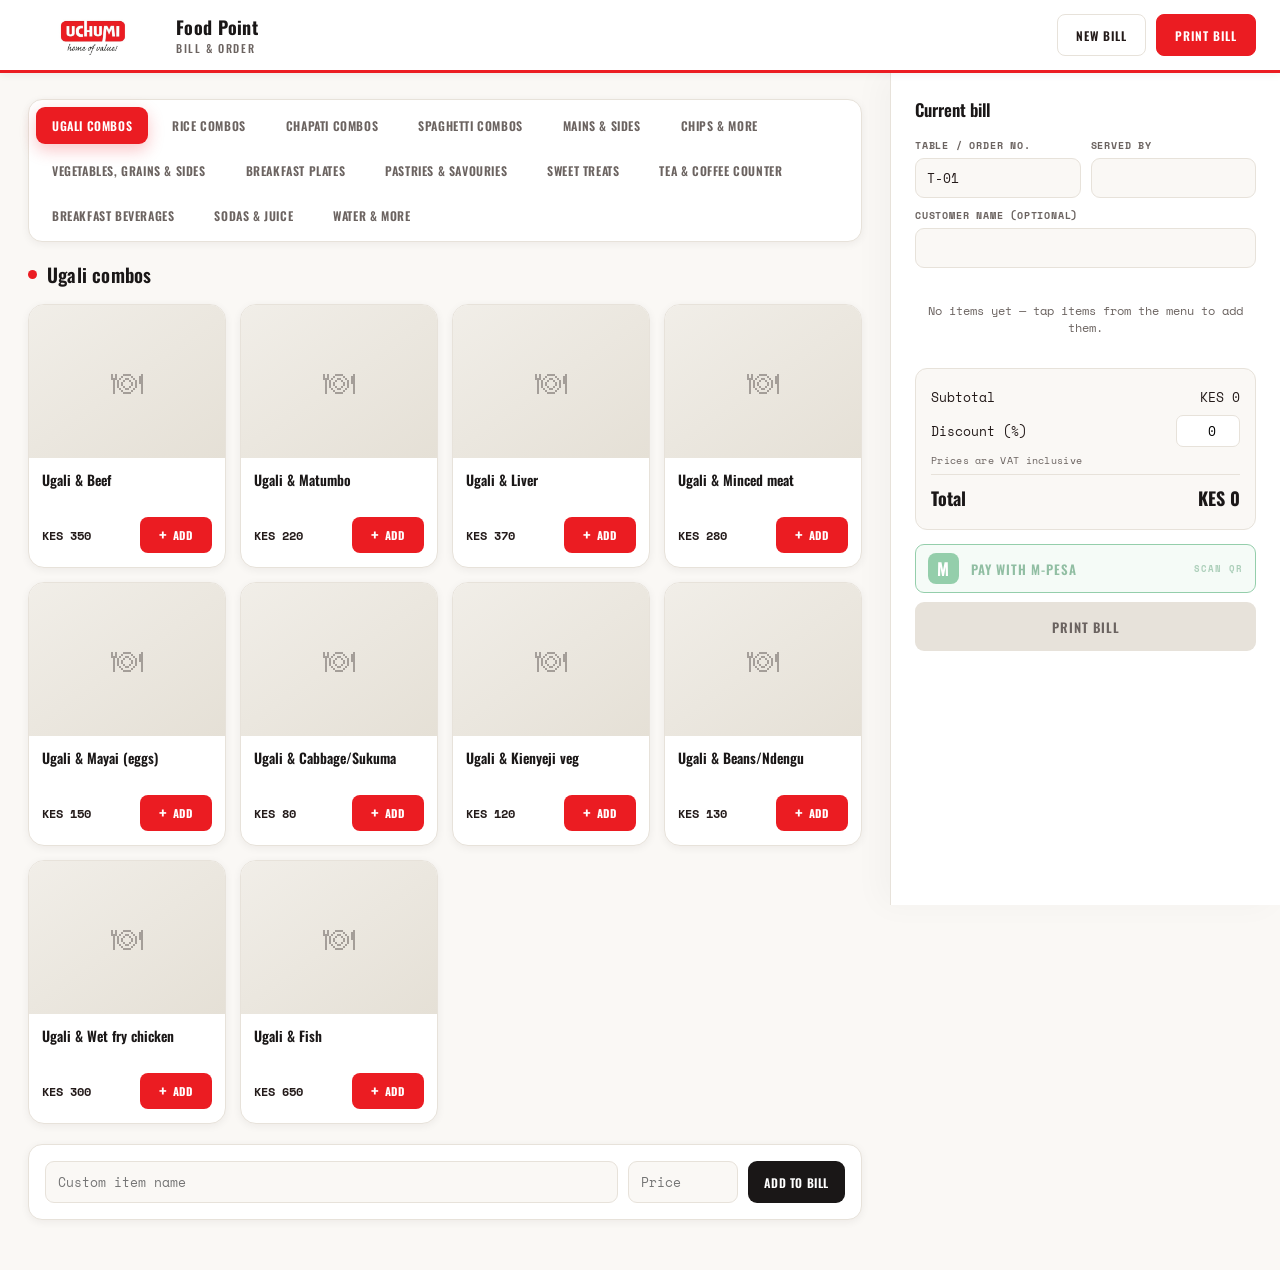
==== index.html @ 9653665d "Initial commit" ====
<!DOCTYPE html>
<html lang="en">
<head>
<meta charset="UTF-8">
<meta name="viewport" content="width=device-width, initial-scale=1.0">
<title>Uchumi Deli</title>
<link rel="preconnect" href="https://fonts.googleapis.com">
<link href="https://fonts.googleapis.com/css2?family=Oswald:wght@400;500;600;700&family=Space+Mono:wght@400;700&family=Caveat:wght@600;700&display=swap" rel="stylesheet">
<link rel="stylesheet" href="style.css">
</head>
<body>

<header>
  <div class="brand">
    <img src="[data-uri]" alt="Uchumi logo">
    <div class="titles">
      <div class="t1">Food Point</div>
      <div class="t2">Bill &amp; Order</div>
    </div>
  </div>
  <div class="hdr-actions">
    <button onclick="newBill()">New bill</button>
    <button class="primary" id="printHeaderBtn" onclick="printBill()">Print bill</button>
  </div>
</header>

<div class="app">

  <div class="menu-side">
    <div class="tabs" id="tabs"></div>
    <div class="cat-title">
      <span class="dot"></span>
      <h2 id="catName"></h2>
    </div>
    <div class="item-grid" id="itemGrid"></div>

    <div class="custom-item glass-admin-item">
      <input class="name" id="customName" type="text" placeholder="Custom item name">
      <input class="price" id="customPrice" type="number" placeholder="Price" min="0">
      <button onclick="addCustomItem()">Add to bill</button>
    </div>
  </div>

  <div class="cart-side">
    <h3>Current bill</h3>
    <div class="order-meta">
      <div>
        <label>Table / order no.</label>
        <input type="text" id="orderNo" value="T-01">
      </div>
      <div>
        <label>Served by</label>
        <input type="text" id="servedBy" value="">
      </div>
      <div class="full">
        <label>Customer name (optional)</label>
        <input type="text" id="custName" value="">
      </div>
    </div>

    <div class="cart-list" id="cartList">
      <p class="cart-empty">No items yet — tap items from the menu to add them.</p>
    </div>

    <div class="totals">
      <div class="totals-row">
        <span>Subtotal</span>
        <span id="subtotalOut">KES 0</span>
      </div>
      <div class="totals-row">
        <span>Discount (%)</span>
        <input type="number" id="discountRate" value="0" min="0" max="100" oninput="renderCart()">
      </div>
      <div class="vat-note">Prices are VAT inclusive</div>
      <div class="totals-row grand">
        <span>Total</span>
        <span id="totalOut">KES 0</span>
      </div>
    </div>

    <button class="mpesa-btn" id="mpesaBtn" onclick="openMpesaModal()" disabled><span class="mpesa-icon">M</span><span>Pay with M-Pesa</span><small>Scan QR</small></button>
    <button class="print-btn" id="printBtn" onclick="printBill()" disabled>Print bill</button>
  </div>

</div>

<div id="printArea">
  <div class="receipt">
    <div class="brand-row"><img src="[data-uri]" alt="Uchumi logo"></div>
    <div class="sub">Food Point</div>
    <div class="addr">
      Langata Hyper Complex, Off Langata Road, Nairobi, Kenya<br>
      +254 741 692915 &nbsp;·&nbsp; Till No: 893226
    </div>
    <hr>
    <div class="meta-row"><span id="pDate"></span><span id="pTime"></span></div>
    <div class="meta-row"><span id="pOrder"></span><span id="pServer"></span></div>
    <div class="meta-row" id="pCustRow" style="display:none;"><span id="pCust"></span><span></span></div>
    <table>
      <thead>
        <tr><th>Item</th><th class="r">Qty</th><th class="r">Amount</th></tr>
      </thead>
      <tbody id="pItems"></tbody>
    </table>
    <div class="totals-row"><span>Subtotal</span><span id="pSubtotal">KES 0</span></div>
    <div class="totals-row" id="pDiscountRow" style="display:none;"><span id="pDiscountLabel">Discount</span><span id="pDiscountAmt">KES 0</span></div>
    <div class="totals-row grand"><span>Total</span><span id="pTotal">KES 0</span></div>
    <div class="footer">
      <p class="thanks">Asante sana, karibu tena</p>
      <p class="tagline">Uchumi Food Point · Great food. Great prices. Every day.</p>
    </div>
  </div>
</div>

<script src="script.js"></script>

<div class="payment-toast" id="paymentToast"></div><div class="payment-modal" id="mpesaModal" aria-hidden="true"><div class="payment-backdrop" onclick="closeMpesaModal()"></div><div class="payment-dialog" role="dialog" aria-modal="true"><button class="payment-close" onclick="closeMpesaModal()">&times;</button><div class="payment-head"><div class="mpesa-badge">M</div><div><p class="payment-eyebrow">Mobile payment</p><h2>Pay with M-Pesa</h2></div></div><div class="payment-total"><span>Amount to pay</span><strong id="mpesaAmount">KES 0</strong></div><div class="qr-frame"><img src="images/mpesa-uchumi-till-893226.png" alt="Uchumi Deli M-Pesa QR code"></div><p class="scan-title">Scan this QR code</p><p class="scan-help">Open My OneApp, use Scan to Pay, scan this QR, enter the bill amount, then complete the payment.</p><div class="payment-actions"><button class="payment-secondary" onclick="closeMpesaModal()">Cancel</button><button class="payment-success" onclick="markMpesaPaid()">I've paid</button></div><p class="payment-note">QR payment only — no Daraja/API integration.</p></div></div>
</body>
</html>
---- style.css ----
/* =========================================================
   UCHUMI DELI — brand system
   Colours pulled from the official Uchumi logo / uchumisupermarkets.co.ke
   ========================================================= */

:root{
  --red:#EB1C22;
  --red-dark:#B8151A;
  --red-soft:rgba(235,28,34,.08);
  --black:#1A1717;
  --ink:#231A19;
  --ink-soft:#6B6360;
  --white:#FFFFFF;
  --cream:#FAF8F5;
  --card:#FFFFFF;
  --line:#E7E2DA;
  --green:#159447;
  --green-dark:#0D7135;
  --shadow-sm:0 2px 8px rgba(26,23,23,.06);
  --shadow-md:0 10px 30px rgba(26,23,23,.10);
  --shadow-lg:0 25px 70px rgba(26,23,23,.22);
  --radius:12px;
}

*{box-sizing:border-box;}

html,body{
  margin:0;
  padding:0;
  background:var(--cream);
  color:var(--ink);
  font-family:'Space Mono',monospace;
}

button{font-family:inherit;cursor:pointer;}
input{font-family:inherit;}

/* ---------- Header ---------- */
header{
  display:flex;
  align-items:center;
  justify-content:space-between;
  gap:16px;
  min-height:68px;
  padding:12px 24px;
  background:var(--white);
  border-bottom:3px solid var(--red);
  box-shadow:var(--shadow-sm);
  position:sticky;
  top:0;
  z-index:30;
}

header .brand{
  display:flex;
  align-items:center;
  gap:14px;
}

.brand img{
  height:46px;
  width:auto;
  display:block;
}

header .brand .titles .t1{
  font-family:'Oswald',sans-serif;
  font-weight:700;
  font-size:18px;
  letter-spacing:.3px;
  color:var(--black);
}

header .brand .titles .t2{
  font-family:'Oswald',sans-serif;
  font-weight:500;
  font-size:11px;
  letter-spacing:1.6px;
  text-transform:uppercase;
  color:var(--ink-soft);
}

.hdr-actions{
  display:flex;
  gap:10px;
}

header button{
  min-height:42px;
  padding:0 18px;
  border-radius:8px;
  border:1.5px solid var(--line);
  background:var(--white);
  color:var(--ink);
  font-family:'Oswald',sans-serif;
  font-size:12px;
  font-weight:600;
  letter-spacing:1px;
  text-transform:uppercase;
  transition:.15s ease;
}

header button:hover{
  border-color:var(--red);
  color:var(--red);
}

header button.primary{
  background:var(--red);
  border-color:var(--red);
  color:#fff;
}

header button.primary:hover{
  background:var(--red-dark);
  border-color:var(--red-dark);
  color:#fff;
}

/* ---------- App layout ---------- */
.app{
  max-width:1500px;
  margin:0 auto;
  display:grid;
  grid-template-columns:minmax(0,1fr) 390px;
  align-items:start;
}

.menu-side{
  padding:26px 28px 50px;
}

.cart-side{
  padding:24px;
  background:var(--white);
  border-left:1px solid var(--line);
  box-shadow:-10px 0 30px rgba(26,23,23,.03);
  min-height:calc(100vh - 68px);
}

/* Tabs */
.tabs{
  display:flex;
  flex-wrap:wrap;
  gap:8px;
  background:var(--white);
  border:1px solid var(--line);
  border-radius:14px;
  padding:7px;
  box-shadow:var(--shadow-sm);
  margin-bottom:18px;
}

.tab{
  border:1px solid transparent;
  border-radius:9px;
  padding:9px 15px;
  background:transparent;
  color:var(--ink-soft);
  font-family:'Oswald',sans-serif;
  font-size:12px;
  font-weight:600;
  letter-spacing:.6px;
  text-transform:uppercase;
  transition:.15s ease;
}

.tab:hover{
  background:var(--red-soft);
  color:var(--red-dark);
}

.tab.active{
  background:var(--red);
  color:#fff;
  box-shadow:0 6px 16px rgba(235,28,34,.25);
}

/* Category heading */
.cat-title{
  display:flex;
  align-items:center;
  gap:10px;
  margin:6px 0 16px;
}

.cat-title .dot{
  width:9px;
  height:9px;
  border-radius:50%;
  background:var(--red);
}

.cat-title h2{
  margin:0;
  font-family:'Oswald',sans-serif;
  font-size:19px;
  font-weight:600;
  letter-spacing:.2px;
  color:var(--black);
}

.menu-hint{
  margin:-8px 0 14px;
  color:var(--ink-soft);
  font-size:10px;
  letter-spacing:.3px;
}

/* ---------- Item grid / cards ---------- */
.item-grid{
  display:grid;
  grid-template-columns:repeat(3,minmax(170px,1fr));
  gap:14px;
}

@media (min-width:1150px){
  .item-grid{grid-template-columns:repeat(4,minmax(175px,1fr));}
}

.item-card{
  position:relative;
  padding:0;
  min-height:0;
  overflow:hidden;
  cursor:pointer;
  background:var(--card);
  border:1px solid var(--line);
  border-radius:16px;
  box-shadow:var(--shadow-sm);
  transition:.16s ease;
}

.item-card:hover{
  transform:translateY(-2px);
  border-color:var(--red);
  box-shadow:var(--shadow-md);
}

.product-photo{
  position:relative;
  width:100%;
  aspect-ratio:1.28 / 1;
  overflow:hidden;
  background:linear-gradient(145deg,#f1eee8,#e5e0d6);
}

.product-photo img{
  width:100%;
  height:100%;
  display:block;
  object-fit:cover;
  transition:transform .3s ease;
}

.item-card:hover .product-photo img{
  transform:scale(1.04);
}

.photo-fallback{
  position:absolute;
  inset:0;
  display:none;
  place-items:center;
  font-size:32px;
  opacity:.35;
}

.product-photo.image-missing .photo-fallback{
  display:grid;
}

.product-info{
  padding:13px 13px 14px;
}

.product-name{
  min-height:36px;
  color:var(--black);
  font-family:'Oswald',sans-serif;
  font-size:14px;
  font-weight:600;
  line-height:1.25;
}

.product-bottom{
  display:flex;
  align-items:center;
  justify-content:space-between;
  gap:9px;
  margin-top:10px;
}

.product-price{
  color:var(--ink);
  font-family:'Space Mono',monospace;
  font-size:12px;
  font-weight:700;
}

.product-add,
.add{
  min-width:72px;
  min-height:36px;
  padding:7px 12px;
  border:none;
  border-radius:8px;
  background:var(--red);
  color:#fff;
  display:inline-flex;
  align-items:center;
  justify-content:center;
  gap:5px;
  font-family:'Oswald',sans-serif;
  font-size:11px;
  font-weight:700;
  letter-spacing:.6px;
  text-transform:uppercase;
  transition:.15s ease;
}

.product-add:hover,
.add:hover{
  background:var(--red-dark);
}

.product-add span{
  font-size:17px;
  line-height:10px;
}

/* Custom item form */
.custom-item{
  display:grid;
  grid-template-columns:1fr 110px auto;
  gap:10px;
  margin-top:20px;
  padding:16px;
  background:var(--white);
  border:1px solid var(--line);
  border-radius:14px;
  box-shadow:var(--shadow-sm);
}

.custom-item input{
  min-height:42px;
  padding:0 12px;
  border:1px solid var(--line);
  border-radius:9px;
  background:var(--cream);
  color:var(--ink);
  font-size:13px;
}

.custom-item input:focus{
  outline:none;
  border-color:var(--red);
  box-shadow:0 0 0 3px var(--red-soft);
}

.custom-item button{
  border:none;
  border-radius:9px;
  padding:0 16px;
  background:var(--black);
  color:#fff;
  font-family:'Oswald',sans-serif;
  font-size:12px;
  font-weight:600;
  letter-spacing:.6px;
  text-transform:uppercase;
}

.custom-item button:hover{
  background:var(--red);
}

/* ---------- Cart ---------- */
.cart-side h3{
  margin:0 0 16px;
  font-family:'Oswald',sans-serif;
  font-size:17px;
  font-weight:600;
  color:var(--black);
}

.order-meta{
  display:grid;
  grid-template-columns:1fr 1fr;
  gap:10px;
  margin-bottom:16px;
}

.order-meta .full{
  grid-column:1 / -1;
}

.order-meta label{
  display:block;
  margin-bottom:5px;
  color:var(--ink-soft);
  font-size:10px;
  font-weight:700;
  letter-spacing:.8px;
  text-transform:uppercase;
}

.order-meta input{
  width:100%;
  min-height:40px;
  padding:0 11px;
  border:1px solid var(--line);
  border-radius:9px;
  background:var(--cream);
  color:var(--ink);
  font-size:13px;
}

.order-meta input:focus{
  outline:none;
  border-color:var(--red);
  box-shadow:0 0 0 3px var(--red-soft);
}

.cart-list{
  min-height:60px;
  margin-bottom:14px;
  border-radius:12px;
}

.cart-empty{
  padding:18px 4px;
  color:var(--ink-soft);
  font-size:12px;
  text-align:center;
}

.cart-row{
  display:grid;
  grid-template-columns:1fr auto auto auto;
  align-items:center;
  gap:10px;
  padding:10px 2px;
  border-bottom:1px solid var(--line);
  font-size:12.5px;
}

.cart-row .cname{
  color:var(--ink);
  font-weight:600;
}

.qty-ctrl{
  display:flex;
  align-items:center;
  gap:6px;
}

.qty-ctrl button{
  width:24px;
  height:24px;
  border:1px solid var(--line);
  border-radius:6px;
  background:var(--cream);
  color:var(--ink);
  font-weight:700;
  line-height:1;
}

.qty-ctrl button:hover{
  border-color:var(--red);
  color:var(--red);
}

.cart-row .lprice{
  color:var(--ink);
  font-weight:700;
  min-width:64px;
  text-align:right;
}

.cart-row .rm{
  border:none;
  background:transparent;
  color:var(--ink-soft);
  font-size:18px;
  line-height:1;
  padding:0 2px;
}

.cart-row .rm:hover{
  color:var(--red);
}

.totals{
  background:var(--cream);
  border:1px solid var(--line);
  border-radius:12px;
  padding:14px 15px;
  margin-bottom:14px;
}

.totals-row{
  display:flex;
  justify-content:space-between;
  align-items:center;
  padding:4px 0;
  font-size:13px;
  color:var(--ink);
}

.totals-row input{
  width:64px;
  min-height:32px;
  padding:0 8px;
  border:1px solid var(--line);
  border-radius:7px;
  background:var(--white);
  text-align:right;
}

.vat-note{
  margin:2px 0 4px;
  color:var(--ink-soft);
  font-size:10px;
  letter-spacing:.3px;
}

.totals-row.grand{
  margin-top:6px;
  padding-top:10px;
  border-top:1.5px solid var(--line);
  font-family:'Oswald',sans-serif;
  font-size:18px;
  font-weight:700;
  color:var(--black);
}

/* Action buttons */
.print-btn,
.mpesa-btn{
  width:100%;
  min-height:49px;
  margin-bottom:9px;
  border-radius:9px;
  font-family:'Oswald',sans-serif;
  font-size:13px;
  font-weight:600;
  letter-spacing:1px;
  text-transform:uppercase;
}

.mpesa-btn{
  padding:8px 12px;
  border:1px solid var(--green);
  background:#EAF8EF;
  color:var(--green-dark);
  display:grid;
  grid-template-columns:34px 1fr auto;
  align-items:center;
  gap:9px;
  text-align:left;
}

.mpesa-btn:disabled{
  opacity:.45;
  cursor:not-allowed;
}

.mpesa-icon{
  width:31px;
  height:31px;
  border-radius:8px;
  display:grid;
  place-items:center;
  background:var(--green);
  color:#fff;
  font:700 17px 'Oswald',sans-serif;
}

.mpesa-btn small{
  font-family:'Space Mono',monospace;
  font-size:9px;
  opacity:.72;
}

.print-btn{
  border:none;
  background:var(--red);
  color:#fff;
  box-shadow:0 8px 20px rgba(235,28,34,.22);
}

.print-btn:hover:not(:disabled){
  background:var(--red-dark);
}

.print-btn:disabled{
  background:var(--line);
  color:var(--ink-soft);
  box-shadow:none;
  cursor:not-allowed;
}

/* ---------- Payment modal ---------- */
.payment-modal{
  position:fixed;
  inset:0;
  z-index:100;
  display:none;
  align-items:center;
  justify-content:center;
  padding:20px;
}

.payment-modal.open{display:flex;}

.payment-backdrop{
  position:absolute;
  inset:0;
  background:rgba(20,16,15,.62);
}

.payment-dialog{
  position:relative;
  width:min(440px,100%);
  background:#fff;
  border-radius:18px;
  padding:25px;
  box-shadow:var(--shadow-lg);
}

.payment-close{
  position:absolute;
  top:12px;
  right:14px;
  width:34px;
  height:34px;
  border:0;
  border-radius:50%;
  background:var(--cream);
  font-size:22px;
  color:var(--ink-soft);
}

.payment-close:hover{
  background:var(--red-soft);
  color:var(--red);
}

.payment-head{
  display:flex;
  align-items:center;
  gap:12px;
}

.mpesa-badge{
  width:44px;
  height:44px;
  border-radius:12px;
  display:grid;
  place-items:center;
  background:var(--green);
  color:#fff;
  font:700 24px 'Oswald',sans-serif;
}

.payment-eyebrow{
  margin:0 0 2px;
  color:var(--green-dark);
  font:600 10px 'Oswald',sans-serif;
  text-transform:uppercase;
  letter-spacing:1.4px;
}

.payment-head h2{
  margin:0;
  font:600 22px 'Oswald',sans-serif;
  color:var(--black);
}

.payment-total{
  margin:20px 0 15px;
  padding:14px 16px;
  border:1px solid var(--line);
  border-radius:10px;
  background:var(--cream);
  display:flex;
  justify-content:space-between;
  align-items:center;
}

.payment-total span{
  color:var(--ink-soft);
  font-size:11px;
}

.payment-total strong{
  font:700 23px 'Oswald',sans-serif;
  color:var(--black);
}

.qr-frame{
  width:min(280px,80vw);
  aspect-ratio:1;
  margin:0 auto 14px;
  padding:12px;
  border:1px solid var(--line);
  border-radius:14px;
  background:#fff;
  box-shadow:var(--shadow-sm);
  display:flex;
  align-items:center;
  justify-content:center;
  overflow:hidden;
}

.qr-frame img{
  width:100%;
  height:100%;
  object-fit:contain;
  display:block;
}

.scan-title{
  text-align:center;
  margin:8px 0 4px;
  font:600 17px 'Oswald',sans-serif;
  color:var(--black);
}

.scan-help{
  max-width:330px;
  margin:0 auto 18px;
  color:var(--ink-soft);
  font-size:10px;
  line-height:1.65;
  text-align:center;
}

.payment-actions{
  display:grid;
  grid-template-columns:1fr 1.35fr;
  gap:9px;
}

.payment-secondary,
.payment-success{
  min-height:45px;
  border-radius:9px;
  font:600 12px 'Oswald',sans-serif;
  letter-spacing:1px;
  text-transform:uppercase;
  border:1px solid var(--line);
}

.payment-secondary{
  background:var(--cream);
  color:var(--ink);
}

.payment-success{
  background:var(--green);
  color:#fff;
  border-color:var(--green);
}

.payment-note{
  text-align:center;
  color:#9A908B;
  font-size:8px;
  margin-top:10px;
}

.payment-toast{
  position:fixed;
  left:50%;
  bottom:24px;
  z-index:200;
  transform:translateX(-50%) translateY(12px);
  padding:11px 16px;
  border-radius:8px;
  background:var(--black);
  color:#fff;
  font-size:11px;
  opacity:0;
  transition:.2s;
  pointer-events:none;
}

.payment-toast.show{
  opacity:1;
  transform:translateX(-50%) translateY(0);
}

/* ---------- Responsive ---------- */
@media (max-width:1050px){
  .app{grid-template-columns:minmax(0,1fr) 350px;}
  .item-grid{grid-template-columns:repeat(3,minmax(145px,1fr));}
}

@media (max-width:760px){
  .app{grid-template-columns:1fr;}
  .cart-side{border-left:0;border-top:1px solid var(--line);}
  .item-grid{grid-template-columns:repeat(2,minmax(140px,1fr));}
}

@media (pointer:coarse){
  .product-add,.tab,.qty-ctrl button,.mpesa-btn,.print-btn{min-height:44px;}
  .item-grid{gap:16px;}
  .product-info{padding:15px;}
}

/* =========================================================
   RECEIPT PRINT
   Matches the actual markup: <div id="printArea"><div class="receipt">…
   This is the ONLY @media print block in the file — earlier drafts had
   three overlapping ones (two targeted a nonexistent #receipt id and
   one used !important to hide everything), which is why printing
   produced a blank page.
   ========================================================= */
#printArea{display:none;}

@media print{
  @page{
    size:80mm auto;
    margin:2mm;
  }

  html,body{
    width:80mm;
    min-width:80mm;
    margin:0;
    padding:0;
    background:#fff;
  }

  body *{
    visibility:hidden;
  }

  #printArea,
  #printArea *{
    visibility:visible;
  }

  #printArea{
    display:block;
    position:absolute;
    left:0;
    top:0;
    width:76mm;
  }

  .receipt{
    width:100%;
    margin:0 auto;
    padding:1mm;
    font-family:'Space Mono',monospace;
    font-weight:700;
    color:#000;
    -webkit-print-color-adjust:exact;
    print-color-adjust:exact;
  }

  .receipt *{
    page-break-inside:avoid;
    break-inside:avoid;
  }

  .receipt .brand-row{
    text-align:center;
    margin-bottom:6px;
  }

  .receipt .brand-row img{
    width:30mm;
    max-height:20mm;
    object-fit:contain;
  }

  .receipt .sub{
    font-family:'Oswald',sans-serif;
    font-weight:700;
    font-size:12px;
    letter-spacing:2px;
    text-transform:uppercase;
    color:#000;
    text-align:center;
    margin:4px 0 8px;
  }

  .receipt .addr{
    font-size:11px;
    font-weight:700;
    text-align:center;
    color:#000;
    margin-bottom:10px;
    line-height:1.5;
  }

  .receipt hr{
    border:none;
    border-top:2px solid #000;
    margin:8px 0;
  }

  .receipt .meta-row{
    display:flex;
    justify-content:space-between;
    font-size:11px;
    font-weight:700;
    color:#000;
    margin-bottom:2px;
  }

  .receipt table{
    width:100%;
    border-collapse:collapse;
    font-size:11px;
    margin-top:8px;
  }

  .receipt th{
    text-align:left;
    font-family:'Oswald',sans-serif;
    font-weight:700;
    font-size:10px;
    letter-spacing:1px;
    text-transform:uppercase;
    color:#000;
    border-bottom:2px solid #000;
    padding-bottom:4px;
  }

  .receipt th.r,
  .receipt td.r{
    text-align:right;
  }

  .receipt td{
    padding:3px 0;
    font-weight:700;
    line-height:1.2;
    border-bottom:1px solid #333;
  }

  .receipt .totals-row{
    display:flex;
    justify-content:space-between;
    font-size:12px;
    font-weight:700;
    padding:3px 0;
    color:#000;
  }

  .receipt .totals-row.grand{
    font-family:'Oswald',sans-serif;
    font-weight:700;
    font-size:16px;
    color:#000;
    border-top:2px solid #000;
    margin-top:4px;
    padding-top:6px;
  }

  .receipt .footer{
    text-align:center;
    margin-top:14px;
  }

  .receipt .footer .thanks{
    font-family:'Caveat',cursive;
    font-weight:700;
    font-size:22px;
    color:#000;
    margin:0 0 4px;
  }

  .receipt .footer .tagline{
    font-size:10px;
    font-weight:700;
    letter-spacing:1px;
    text-transform:uppercase;
    color:#000;
  }
}
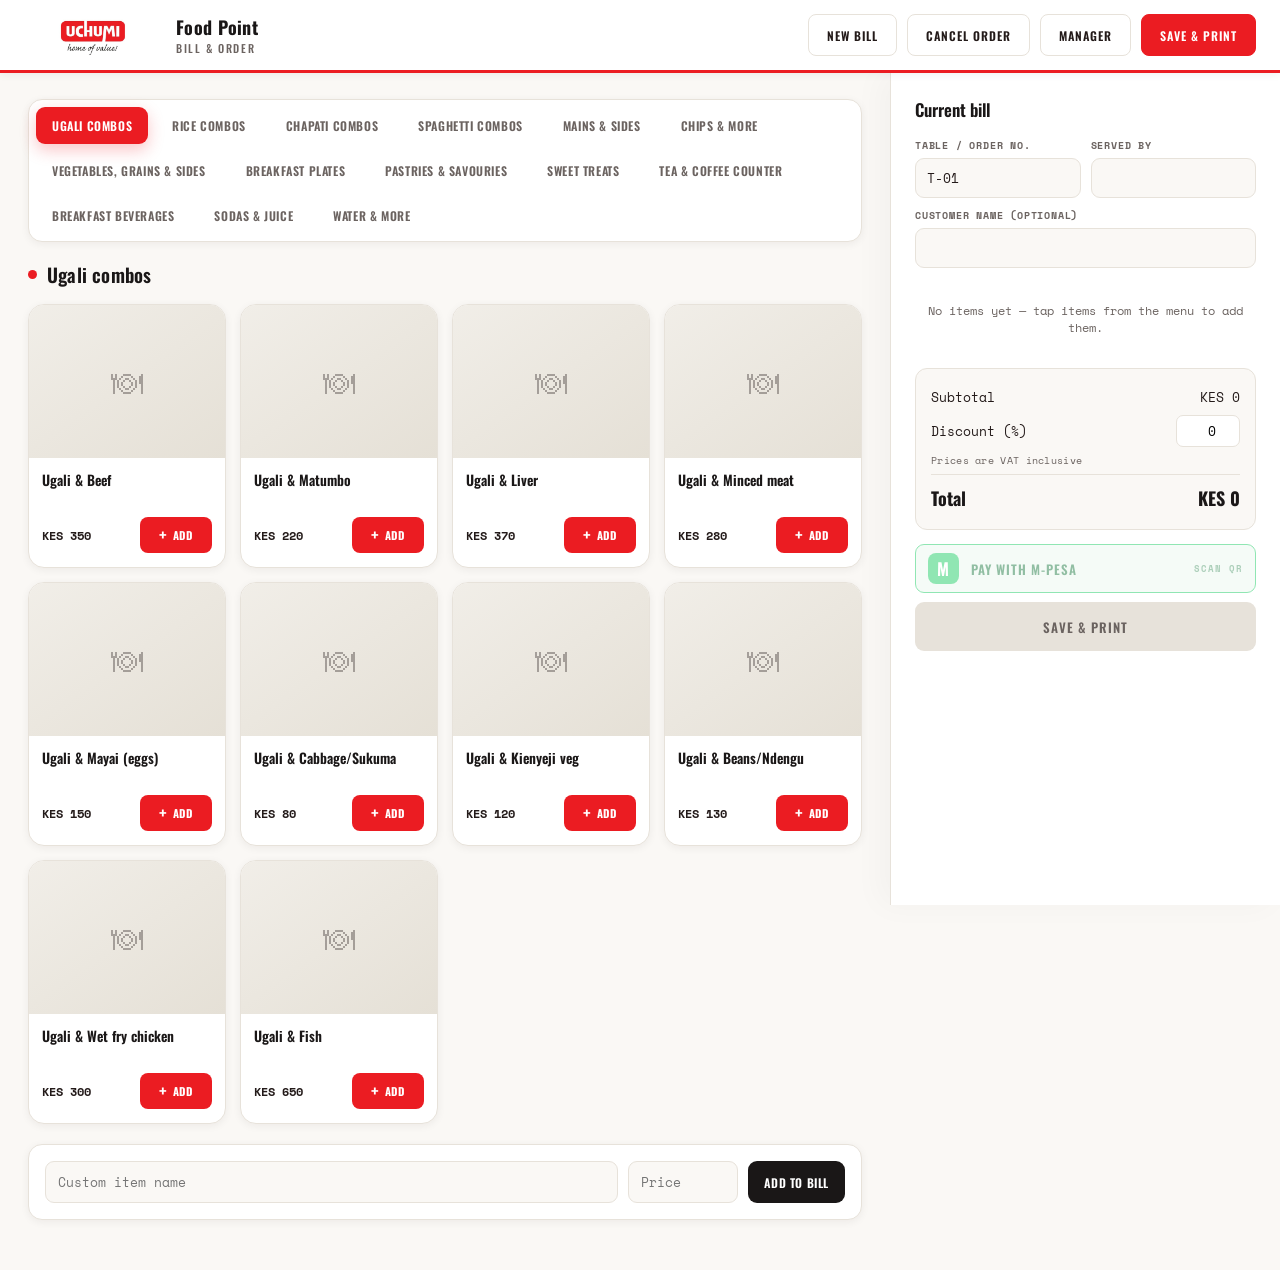
==== commit b12013a3: "nothing" ====
--- a/index.html
+++ b/index.html
@@ -20,7 +20,9 @@
   </div>
   <div class="hdr-actions">
     <button onclick="newBill()">New bill</button>
-    <button class="primary" id="printHeaderBtn" onclick="printBill()">Print bill</button>
+    <button onclick="cancelOrderFlow()">Cancel order</button>
+    <a class="manager-link" href="manager.html">Manager</a>
+    <button class="primary" id="printHeaderBtn" onclick="printBill()">Save &amp; print</button>
   </div>
 </header>
 
@@ -79,7 +81,7 @@
     </div>
 
     <button class="mpesa-btn" id="mpesaBtn" onclick="openMpesaModal()" disabled><span class="mpesa-icon">M</span><span>Pay with M-Pesa</span><small>Scan QR</small></button>
-    <button class="print-btn" id="printBtn" onclick="printBill()" disabled>Print bill</button>
+    <button class="print-btn" id="printBtn" onclick="printBill()" disabled>Save &amp; print</button>
   </div>
 
 </div>
@@ -93,6 +95,7 @@
       +254 741 692915 &nbsp;·&nbsp; Till No: 893226
     </div>
     <hr>
+    <div class="meta-row"><span id="pReceiptNo"></span><span></span></div>
     <div class="meta-row"><span id="pDate"></span><span id="pTime"></span></div>
     <div class="meta-row"><span id="pOrder"></span><span id="pServer"></span></div>
     <div class="meta-row" id="pCustRow" style="display:none;"><span id="pCust"></span><span></span></div>
@@ -112,6 +115,7 @@
   </div>
 </div>
 
+<script src="common.js"></script>
 <script src="script.js"></script>
 
 <div class="payment-toast" id="paymentToast"></div><div class="payment-modal" id="mpesaModal" aria-hidden="true"><div class="payment-backdrop" onclick="closeMpesaModal()"></div><div class="payment-dialog" role="dialog" aria-modal="true"><button class="payment-close" onclick="closeMpesaModal()">&times;</button><div class="payment-head"><div class="mpesa-badge">M</div><div><p class="payment-eyebrow">Mobile payment</p><h2>Pay with M-Pesa</h2></div></div><div class="payment-total"><span>Amount to pay</span><strong id="mpesaAmount">KES 0</strong></div><div class="qr-frame"><img src="images/mpesa-uchumi-till-893226.png" alt="Uchumi Deli M-Pesa QR code"></div><p class="scan-title">Scan this QR code</p><p class="scan-help">Open My OneApp, use Scan to Pay, scan this QR, enter the bill amount, then complete the payment.</p><div class="payment-actions"><button class="payment-secondary" onclick="closeMpesaModal()">Cancel</button><button class="payment-success" onclick="markMpesaPaid()">I've paid</button></div><p class="payment-note">QR payment only — no Daraja/API integration.</p></div></div>
--- a/style.css
+++ b/style.css
@@ -14,7 +14,7 @@
   --cream:#FAF8F5;
   --card:#FFFFFF;
   --line:#E7E2DA;
-  --green:#159447;
+  --green:#0cca58;
   --green-dark:#0D7135;
   --shadow-sm:0 2px 8px rgba(26,23,23,.06);
   --shadow-md:0 10px 30px rgba(26,23,23,.10);
@@ -814,10 +814,14 @@
 /* =========================================================
    RECEIPT PRINT
    Matches the actual markup: <div id="printArea"><div class="receipt">…
-   This is the ONLY @media print block in the file — earlier drafts had
-   three overlapping ones (two targeted a nonexistent #receipt id and
-   one used !important to hide everything), which is why printing
-   produced a blank page.
+
+   Why it printed multiple pages: `visibility:hidden` on the rest of
+   the page still leaves those elements occupying layout space, and
+   the on-screen POS UI reflows very tall when squeezed into an 80mm
+   print width. The print engine then paginates across that invisible
+   height. Fix: `display:none` the real UI sections so they're
+   removed from layout entirely — the page then shrinks to exactly
+   the receipt's height.
    ========================================================= */
 #printArea{display:none;}
 
@@ -835,21 +839,16 @@
     background:#fff;
   }
 
-  body *{
-    visibility:hidden;
-  }
-
-  #printArea,
-  #printArea *{
-    visibility:visible;
+  header,
+  .app,
+  .payment-modal,
+  .payment-toast{
+    display:none !important;
   }
 
   #printArea{
     display:block;
-    position:absolute;
-    left:0;
-    top:0;
-    width:76mm;
+    width:100%;
   }
 
   .receipt{
@@ -857,8 +856,9 @@
     margin:0 auto;
     padding:1mm;
     font-family:'Space Mono',monospace;
-    font-weight:700;
+    font-weight:800;
     color:#000;
+    -webkit-text-stroke:0.3px #000;
     -webkit-print-color-adjust:exact;
     print-color-adjust:exact;
   }
@@ -866,6 +866,7 @@
   .receipt *{
     page-break-inside:avoid;
     break-inside:avoid;
+    font-weight:800 !important;
   }
 
   .receipt .brand-row{
@@ -985,3 +986,400 @@
     color:#000;
   }
 }
+
+/* =========================================================
+   MANAGER DASHBOARD (manager.html) + header link on index.html
+   ========================================================= */
+
+.manager-link{
+  display:inline-flex;
+  align-items:center;
+  min-height:42px;
+  padding:0 18px;
+  border-radius:8px;
+  border:1.5px solid var(--line);
+  background:var(--white);
+  color:var(--ink);
+  font-family:'Oswald',sans-serif;
+  font-size:12px;
+  font-weight:600;
+  letter-spacing:1px;
+  text-transform:uppercase;
+  text-decoration:none;
+  transition:.15s ease;
+}
+
+.manager-link:hover{
+  border-color:var(--black);
+  color:var(--black);
+}
+
+.password-gate{
+  position:fixed;
+  inset:0;
+  z-index:200;
+  display:flex;
+  align-items:center;
+  justify-content:center;
+  background:
+    radial-gradient(circle at 20% 20%,rgba(235,28,34,.10),transparent 30%),
+    var(--black);
+  padding:20px;
+}
+
+.gate-card{
+  width:min(360px,100%);
+  background:var(--white);
+  border-radius:16px;
+  padding:30px 26px;
+  box-shadow:var(--shadow-lg);
+  text-align:center;
+}
+
+.gate-card h2{
+  margin:0 0 4px;
+  font-family:'Oswald',sans-serif;
+  font-size:19px;
+  color:var(--black);
+}
+
+.gate-card p.gate-sub{
+  margin:0 0 18px;
+  color:var(--ink-soft);
+  font-size:12px;
+}
+
+.gate-card input{
+  width:100%;
+  min-height:44px;
+  padding:0 14px;
+  border:1px solid var(--line);
+  border-radius:9px;
+  background:var(--cream);
+  color:var(--ink);
+  font-size:14px;
+  margin-bottom:12px;
+  text-align:center;
+}
+
+.gate-card input:focus{
+  outline:none;
+  border-color:var(--red);
+  box-shadow:0 0 0 3px var(--red-soft);
+}
+
+.gate-card button{
+  width:100%;
+  min-height:46px;
+  border:none;
+  border-radius:9px;
+  background:var(--red);
+  color:#fff;
+  font-family:'Oswald',sans-serif;
+  font-size:13px;
+  font-weight:700;
+  letter-spacing:1px;
+  text-transform:uppercase;
+}
+
+.gate-card button:hover{background:var(--red-dark);}
+
+.gate-error{
+  min-height:16px;
+  margin-top:10px;
+  color:var(--red);
+  font-size:12px;
+  font-weight:600;
+}
+
+.dash-wrap{
+  max-width:1180px;
+  margin:0 auto;
+  padding:26px 24px 60px;
+  display:flex;
+  flex-direction:column;
+  gap:20px;
+}
+
+.dash-section{
+  background:var(--white);
+  border:1px solid var(--line);
+  border-radius:16px;
+  padding:22px 24px;
+  box-shadow:var(--shadow-sm);
+}
+
+.dash-section h2{
+  margin:0 0 4px;
+  font-family:'Oswald',sans-serif;
+  font-size:17px;
+  font-weight:600;
+  color:var(--black);
+}
+
+.dash-section .section-hint{
+  margin:0 0 16px;
+  color:var(--ink-soft);
+  font-size:11px;
+}
+
+.dash-section-head{
+  display:flex;
+  align-items:center;
+  justify-content:space-between;
+  gap:12px;
+  flex-wrap:wrap;
+  margin-bottom:14px;
+}
+
+.dash-section-head .controls{
+  display:flex;
+  align-items:center;
+  gap:10px;
+  flex-wrap:wrap;
+}
+
+.dash-section-head input[type="date"],
+.dash-section-head input[type="month"]{
+  min-height:38px;
+  padding:0 10px;
+  border:1px solid var(--line);
+  border-radius:8px;
+  background:var(--cream);
+  color:var(--ink);
+  font-family:'Space Mono',monospace;
+  font-size:12.5px;
+}
+
+.btn{
+  display:inline-flex;
+  align-items:center;
+  justify-content:center;
+  gap:6px;
+  min-height:38px;
+  padding:0 16px;
+  border-radius:8px;
+  border:1.5px solid var(--line);
+  background:var(--white);
+  color:var(--ink);
+  font-family:'Oswald',sans-serif;
+  font-size:11.5px;
+  font-weight:700;
+  letter-spacing:.8px;
+  text-transform:uppercase;
+  transition:.15s ease;
+}
+
+.btn:hover{border-color:var(--red);color:var(--red);}
+
+.btn-primary{background:var(--red);border-color:var(--red);color:#fff;}
+.btn-primary:hover{background:var(--red-dark);border-color:var(--red-dark);color:#fff;}
+
+.btn-dark{background:var(--black);border-color:var(--black);color:#fff;}
+.btn-dark:hover{background:#000;border-color:#000;color:#fff;}
+
+.btn-danger{background:#fff;border-color:var(--red);color:var(--red);}
+.btn-danger:hover{background:var(--red);color:#fff;}
+
+.stat-grid{
+  display:grid;
+  grid-template-columns:repeat(auto-fit,minmax(150px,1fr));
+  gap:12px;
+}
+
+.stat-card{
+  background:var(--cream);
+  border:1px solid var(--line);
+  border-radius:12px;
+  padding:14px 15px;
+}
+
+.stat-card .label{
+  display:block;
+  margin-bottom:6px;
+  color:var(--ink-soft);
+  font-size:10px;
+  font-weight:700;
+  letter-spacing:.7px;
+  text-transform:uppercase;
+}
+
+.stat-card .value{
+  font-family:'Oswald',sans-serif;
+  font-size:20px;
+  font-weight:700;
+  color:var(--black);
+}
+
+.stat-card .value.small{font-size:14px;}
+
+.table-simple{
+  width:100%;
+  border-collapse:collapse;
+  font-size:12.5px;
+}
+
+.table-simple th{
+  text-align:left;
+  padding:8px 10px;
+  background:var(--cream);
+  color:var(--ink-soft);
+  font-family:'Oswald',sans-serif;
+  font-size:10px;
+  font-weight:700;
+  letter-spacing:.6px;
+  text-transform:uppercase;
+  border-bottom:1px solid var(--line);
+}
+
+.table-simple td{
+  padding:9px 10px;
+  border-bottom:1px solid var(--line);
+  color:var(--ink);
+}
+
+.table-simple tr:last-child td{border-bottom:none;}
+
+.table-simple .empty-row td{
+  text-align:center;
+  color:var(--ink-soft);
+  padding:18px 10px;
+}
+
+.status-pill{
+  display:inline-flex;
+  align-items:center;
+  gap:6px;
+  padding:3px 10px;
+  border-radius:999px;
+  font-size:10.5px;
+  font-weight:700;
+  letter-spacing:.4px;
+  text-transform:uppercase;
+}
+
+.status-pill.online{background:#EAF8EF;color:var(--green-dark, #0D7135);}
+.status-pill.offline{background:var(--red-soft, rgba(212,42,30,.08));color:var(--red-dark);}
+.status-pill.cancelled{background:var(--red-soft, rgba(212,42,30,.08));color:var(--red-dark);}
+.status-pill.success{background:#EAF8EF;color:var(--green-dark, #0D7135);}
+
+.status-pill .dot{width:6px;height:6px;border-radius:50%;background:currentColor;}
+
+.settings-grid{
+  display:grid;
+  grid-template-columns:1fr 1fr;
+  gap:16px;
+}
+
+@media (max-width:760px){
+  .settings-grid{grid-template-columns:1fr;}
+}
+
+.settings-field label{
+  display:block;
+  margin-bottom:6px;
+  color:var(--ink-soft);
+  font-size:10.5px;
+  font-weight:700;
+  letter-spacing:.6px;
+  text-transform:uppercase;
+}
+
+.settings-field .field-row{display:flex;gap:8px;}
+
+.settings-field input{
+  flex:1;
+  min-height:40px;
+  padding:0 12px;
+  border:1px solid var(--line);
+  border-radius:8px;
+  background:var(--cream);
+  color:var(--ink);
+  font-size:13px;
+}
+
+.settings-field input:focus{
+  outline:none;
+  border-color:var(--red);
+  box-shadow:0 0 0 3px var(--red-soft, rgba(212,42,30,.08));
+}
+
+.settings-field .field-note{
+  margin-top:5px;
+  color:var(--ink-soft);
+  font-size:10px;
+}
+
+.danger-zone{
+  border:1.5px dashed var(--red);
+  border-radius:12px;
+  padding:16px 18px;
+  background:var(--red-soft, rgba(212,42,30,.08));
+}
+
+.danger-zone h3{
+  margin:0 0 6px;
+  font-family:'Oswald',sans-serif;
+  font-size:13px;
+  color:var(--red-dark);
+  text-transform:uppercase;
+  letter-spacing:.6px;
+}
+
+.danger-zone p{margin:0 0 12px;color:var(--ink);font-size:12px;}
+
+.tools-grid{
+  display:grid;
+  grid-template-columns:1fr 1fr;
+  gap:18px;
+}
+
+@media (max-width:900px){
+  .tools-grid{grid-template-columns:1fr;}
+}
+
+.tool-block{
+  border:1px solid var(--line);
+  border-radius:12px;
+  padding:14px 16px;
+}
+
+.tool-block h3{
+  margin:0 0 10px;
+  font-family:'Oswald',sans-serif;
+  font-size:12.5px;
+  font-weight:700;
+  color:var(--black);
+  text-transform:uppercase;
+  letter-spacing:.5px;
+}
+
+.search-row{display:flex;gap:8px;margin-bottom:10px;}
+
+.search-row input{
+  flex:1;
+  min-height:38px;
+  padding:0 11px;
+  border:1px solid var(--line);
+  border-radius:8px;
+  background:var(--cream);
+  font-size:12.5px;
+}
+
+.search-result{font-size:12.5px;line-height:1.7;color:var(--ink);}
+
+.system-status-grid{
+  display:grid;
+  grid-template-columns:repeat(auto-fit,minmax(140px,1fr));
+  gap:10px;
+}
+
+.receipt .receipt-title{
+  font-family:'Oswald',sans-serif;
+  font-weight:700;
+  font-size:13px;
+  letter-spacing:1.5px;
+  text-transform:uppercase;
+  text-align:center;
+  margin:2px 0 10px;
+}
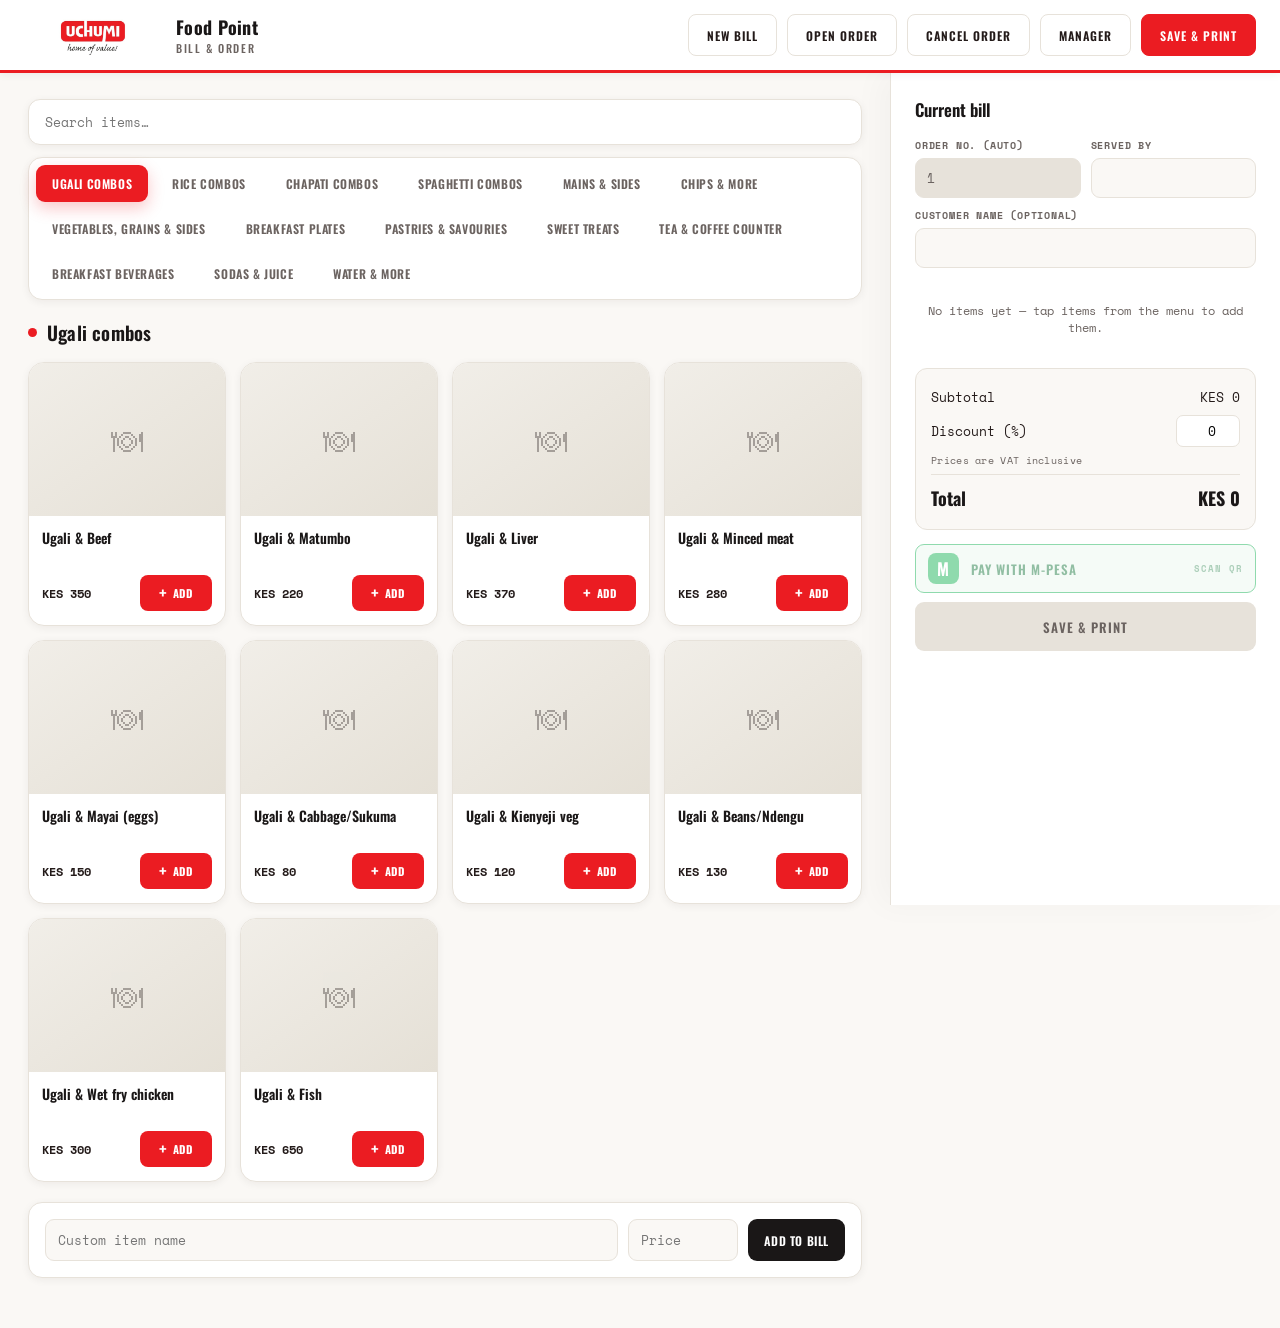
==== commit a4040433: "modifications" ====
--- a/index.html
+++ b/index.html
@@ -20,6 +20,7 @@
   </div>
   <div class="hdr-actions">
     <button onclick="newBill()">New bill</button>
+    <button onclick="openOrderFlow()">Open order</button>
     <button onclick="cancelOrderFlow()">Cancel order</button>
     <a class="manager-link" href="manager.html">Manager</a>
     <button class="primary" id="printHeaderBtn" onclick="printBill()">Save &amp; print</button>
@@ -29,6 +30,9 @@
 <div class="app">
 
   <div class="menu-side">
+    <div class="search-bar">
+      <input type="text" id="itemSearch" placeholder="Search items…" oninput="onSearchInput()" autocomplete="off">
+    </div>
     <div class="tabs" id="tabs"></div>
     <div class="cat-title">
       <span class="dot"></span>
@@ -47,8 +51,8 @@
     <h3>Current bill</h3>
     <div class="order-meta">
       <div>
-        <label>Table / order no.</label>
-        <input type="text" id="orderNo" value="T-01">
+        <label>Order no. (auto)</label>
+        <input type="text" id="orderNo" value="1" readonly>
       </div>
       <div>
         <label>Served by</label>
--- a/style.css
+++ b/style.css
@@ -1,7 +1,4 @@
-/* =========================================================
-   UCHUMI DELI — brand system
-   Colours pulled from the official Uchumi logo / uchumisupermarkets.co.ke
-   ========================================================= */
+
 
 :root{
   --red:#EB1C22;
@@ -14,7 +11,7 @@
   --cream:#FAF8F5;
   --card:#FFFFFF;
   --line:#E7E2DA;
-  --green:#0cca58;
+  --green:#09ae4b;
   --green-dark:#0D7135;
   --shadow-sm:0 2px 8px rgba(26,23,23,.06);
   --shadow-md:0 10px 30px rgba(26,23,23,.10);
@@ -136,6 +133,36 @@
   border-left:1px solid var(--line);
   box-shadow:-10px 0 30px rgba(26,23,23,.03);
   min-height:calc(100vh - 68px);
+}
+
+/* Search */
+.search-bar{
+  margin-bottom:12px;
+}
+
+.search-bar input{
+  width:100%;
+  min-height:46px;
+  padding:0 16px;
+  border:1px solid var(--line);
+  border-radius:12px;
+  background:var(--white);
+  color:var(--ink);
+  font-family:'Space Mono',monospace;
+  font-size:13px;
+  box-shadow:var(--shadow-sm);
+}
+
+.search-bar input:focus{
+  outline:none;
+  border-color:var(--red);
+  box-shadow:0 0 0 3px var(--red-soft);
+}
+
+.order-meta input[readonly]{
+  background:var(--line);
+  color:var(--ink-soft);
+  cursor:not-allowed;
 }
 
 /* Tabs */
@@ -811,18 +838,7 @@
   .product-info{padding:15px;}
 }
 
-/* =========================================================
-   RECEIPT PRINT
-   Matches the actual markup: <div id="printArea"><div class="receipt">…
-
-   Why it printed multiple pages: `visibility:hidden` on the rest of
-   the page still leaves those elements occupying layout space, and
-   the on-screen POS UI reflows very tall when squeezed into an 80mm
-   print width. The print engine then paginates across that invisible
-   height. Fix: `display:none` the real UI sections so they're
-   removed from layout entirely — the page then shrinks to exactly
-   the receipt's height.
-   ========================================================= */
+
 #printArea{display:none;}
 
 @media print{
@@ -842,7 +858,9 @@
   header,
   .app,
   .payment-modal,
-  .payment-toast{
+  .payment-toast,
+  #dashboard,
+  .password-gate{
     display:none !important;
   }
 
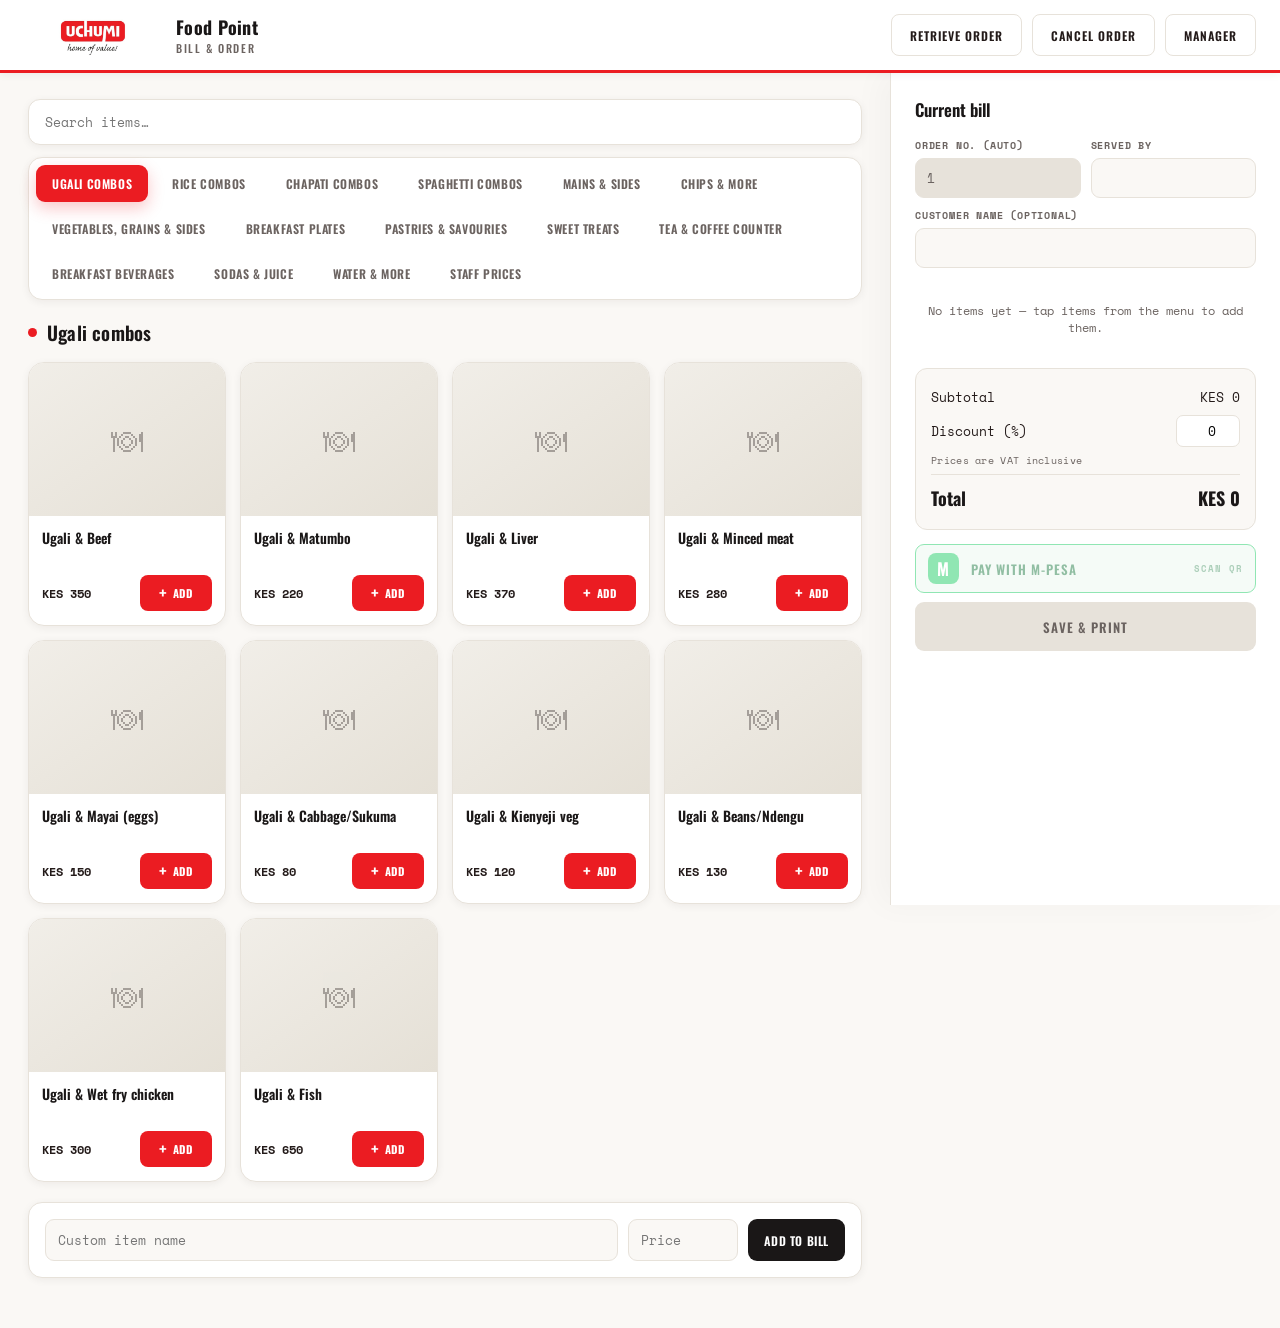
==== commit 0b8d5ba2: "Update Uchumi ordering app" ====
--- a/index.html
+++ b/index.html
@@ -19,11 +19,9 @@
     </div>
   </div>
   <div class="hdr-actions">
-    <button onclick="newBill()">New bill</button>
-    <button onclick="openOrderFlow()">Open order</button>
+    <button onclick="openOrderFlow()">Retrieve order</button>
     <button onclick="cancelOrderFlow()">Cancel order</button>
     <a class="manager-link" href="manager.html">Manager</a>
-    <button class="primary" id="printHeaderBtn" onclick="printBill()">Save &amp; print</button>
   </div>
 </header>
 
--- a/style.css
+++ b/style.css
@@ -11,7 +11,7 @@
   --cream:#FAF8F5;
   --card:#FFFFFF;
   --line:#E7E2DA;
-  --green:#09ae4b;
+  --green:#0cca58;
   --green-dark:#0D7135;
   --shadow-sm:0 2px 8px rgba(26,23,23,.06);
   --shadow-md:0 10px 30px rgba(26,23,23,.10);
@@ -847,9 +847,15 @@
     margin:2mm;
   }
 
+  /* Fluid width instead of a fixed 80mm: if the printer driver's
+     paper size doesn't match the roll (common with generic/text
+     thermal drivers that ignore the @page hint above and fall back
+     to A4/Letter), a fixed 80mm box renders true-to-size inside that
+     much bigger page — which is exactly the "prints small, stuck in
+     the corner" symptom. Filling 100% of whatever page actually gets
+     used means it looks right either way. */
   html,body{
-    width:80mm;
-    min-width:80mm;
+    width:100%;
     margin:0;
     padding:0;
     background:#fff;
@@ -873,7 +879,8 @@
     width:100%;
     margin:0 auto;
     padding:1mm;
-    font-family:'Space Mono',monospace;
+    font-family:'Space Mono', Courier, monospace;
+    font-size:15px;
     font-weight:800;
     color:#000;
     -webkit-text-stroke:0.3px #000;
@@ -884,24 +891,25 @@
   .receipt *{
     page-break-inside:avoid;
     break-inside:avoid;
-    font-weight:800 !important;
+    font-weight:700 !important;
   }
 
   .receipt .brand-row{
     text-align:center;
-    margin-bottom:6px;
+    margin-bottom:8px;
   }
 
   .receipt .brand-row img{
-    width:30mm;
-    max-height:20mm;
+    width:80%;
+    max-width:65mm;
+    max-height:40mm;
     object-fit:contain;
   }
 
   .receipt .sub{
-    font-family:'Oswald',sans-serif;
-    font-weight:700;
-    font-size:12px;
+    font-family:'Arial Black', Arial, sans-serif;
+    font-weight:900;
+    font-size:16px;
     letter-spacing:2px;
     text-transform:uppercase;
     color:#000;
@@ -914,8 +922,20 @@
     font-weight:700;
     text-align:center;
     color:#000;
-    margin-bottom:10px;
+    margin-bottom:4px;
     line-height:1.5;
+  }
+
+  .receipt .till-line{
+    font-family:'Arial Black', Arial, sans-serif;
+    font-weight:900;
+    font-size:22px;
+    letter-spacing:1px;
+    text-align:center;
+    color:#000;
+    border:3px solid #000;
+    padding:6px 0;
+    margin:8px 0 12px;
   }
 
   .receipt hr{
@@ -942,8 +962,8 @@
 
   .receipt th{
     text-align:left;
-    font-family:'Oswald',sans-serif;
-    font-weight:700;
+    font-family:'Arial Black', Arial, sans-serif;
+    font-weight:900;
     font-size:10px;
     letter-spacing:1px;
     text-transform:uppercase;
@@ -974,8 +994,8 @@
   }
 
   .receipt .totals-row.grand{
-    font-family:'Oswald',sans-serif;
-    font-weight:700;
+    font-family:'Arial Black', Arial, sans-serif;
+    font-weight:900;
     font-size:16px;
     color:#000;
     border-top:2px solid #000;
@@ -989,9 +1009,10 @@
   }
 
   .receipt .footer .thanks{
-    font-family:'Caveat',cursive;
+    font-family:Georgia, 'Times New Roman', serif;
+    font-style:italic;
     font-weight:700;
-    font-size:22px;
+    font-size:20px;
     color:#000;
     margin:0 0 4px;
   }
